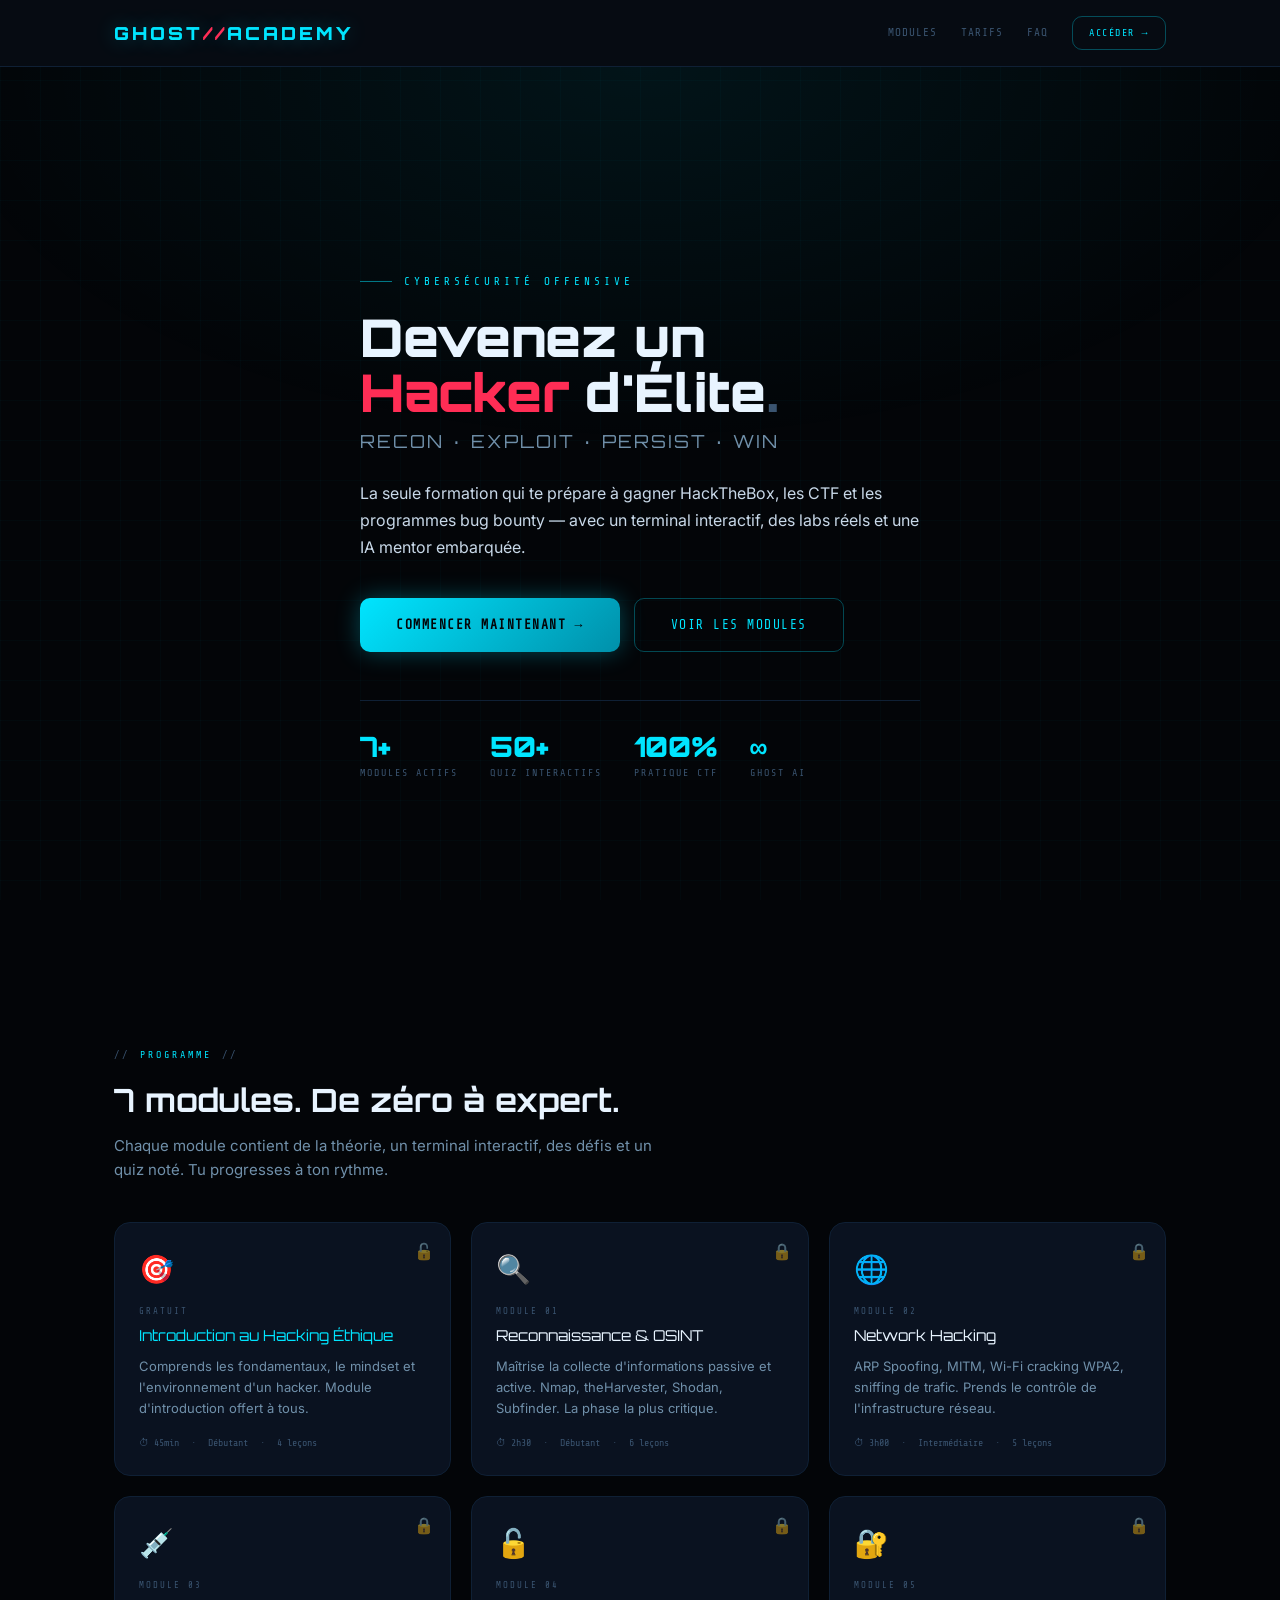
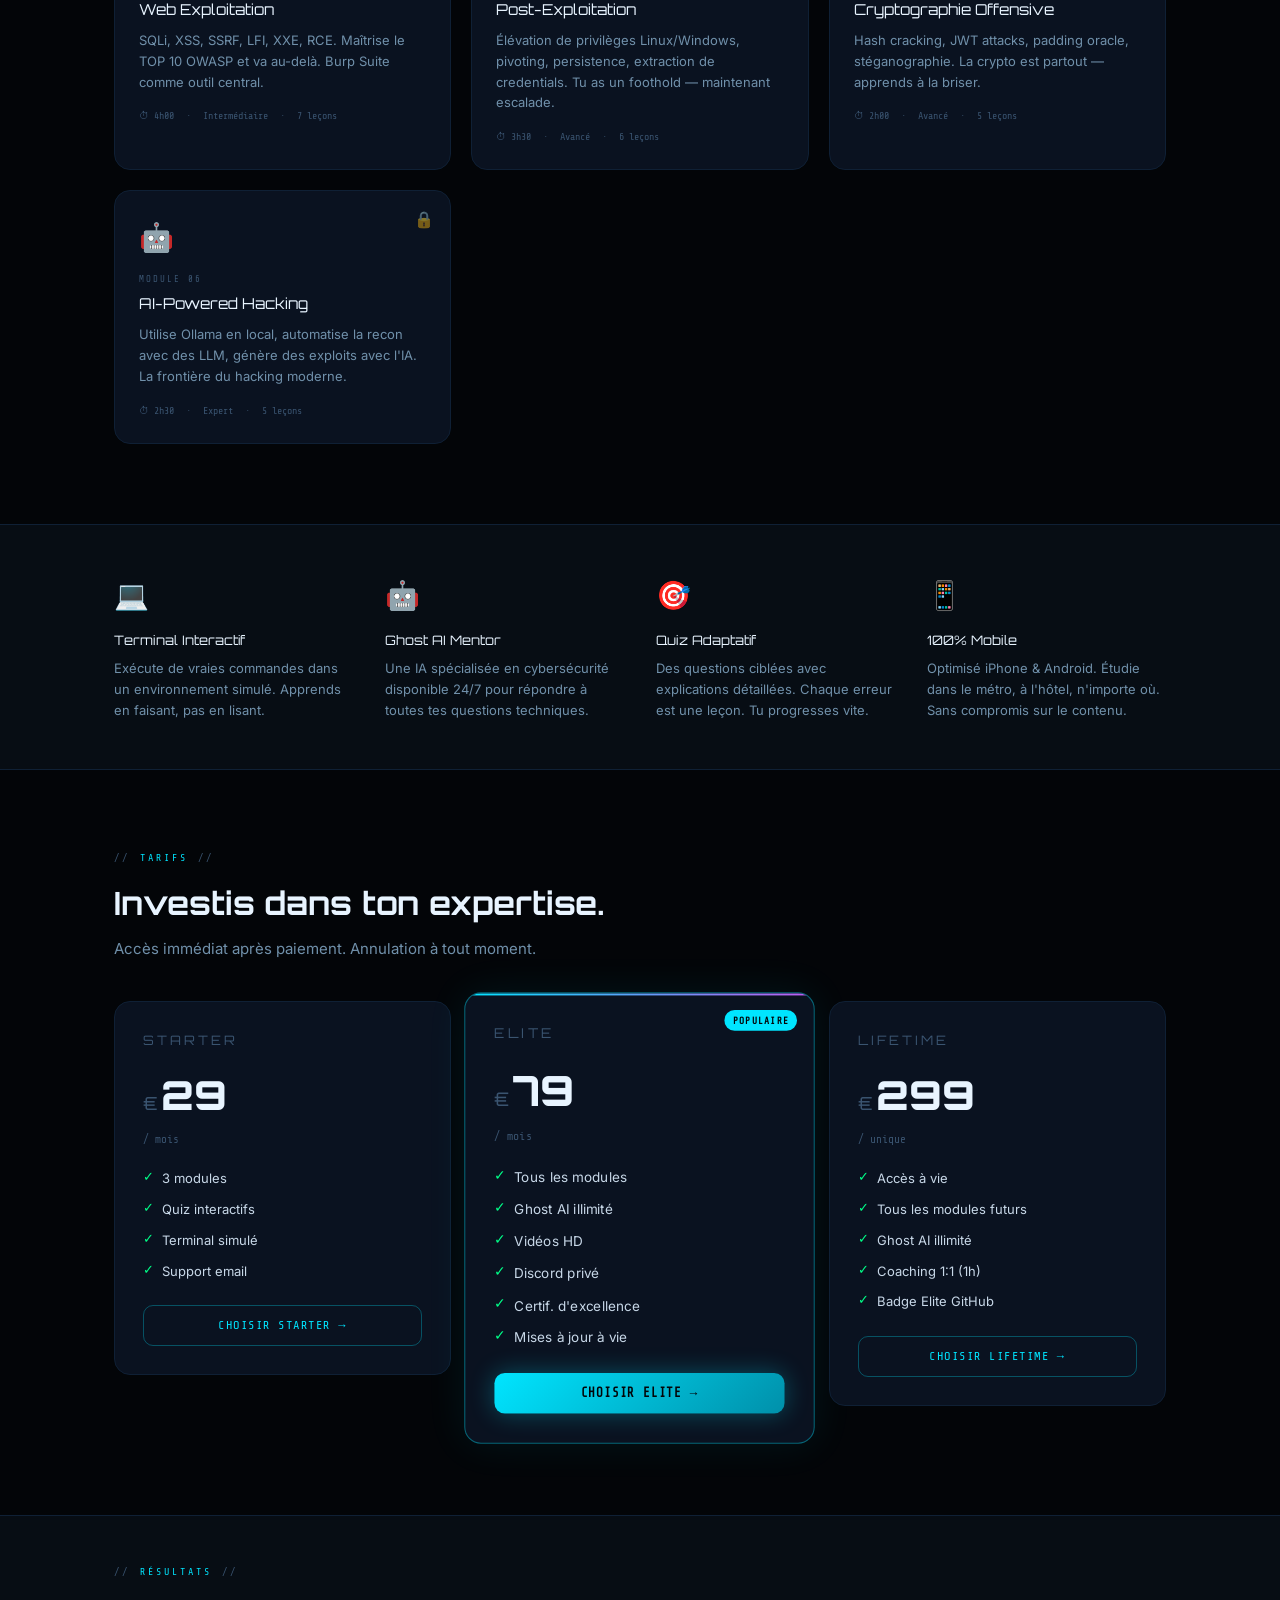
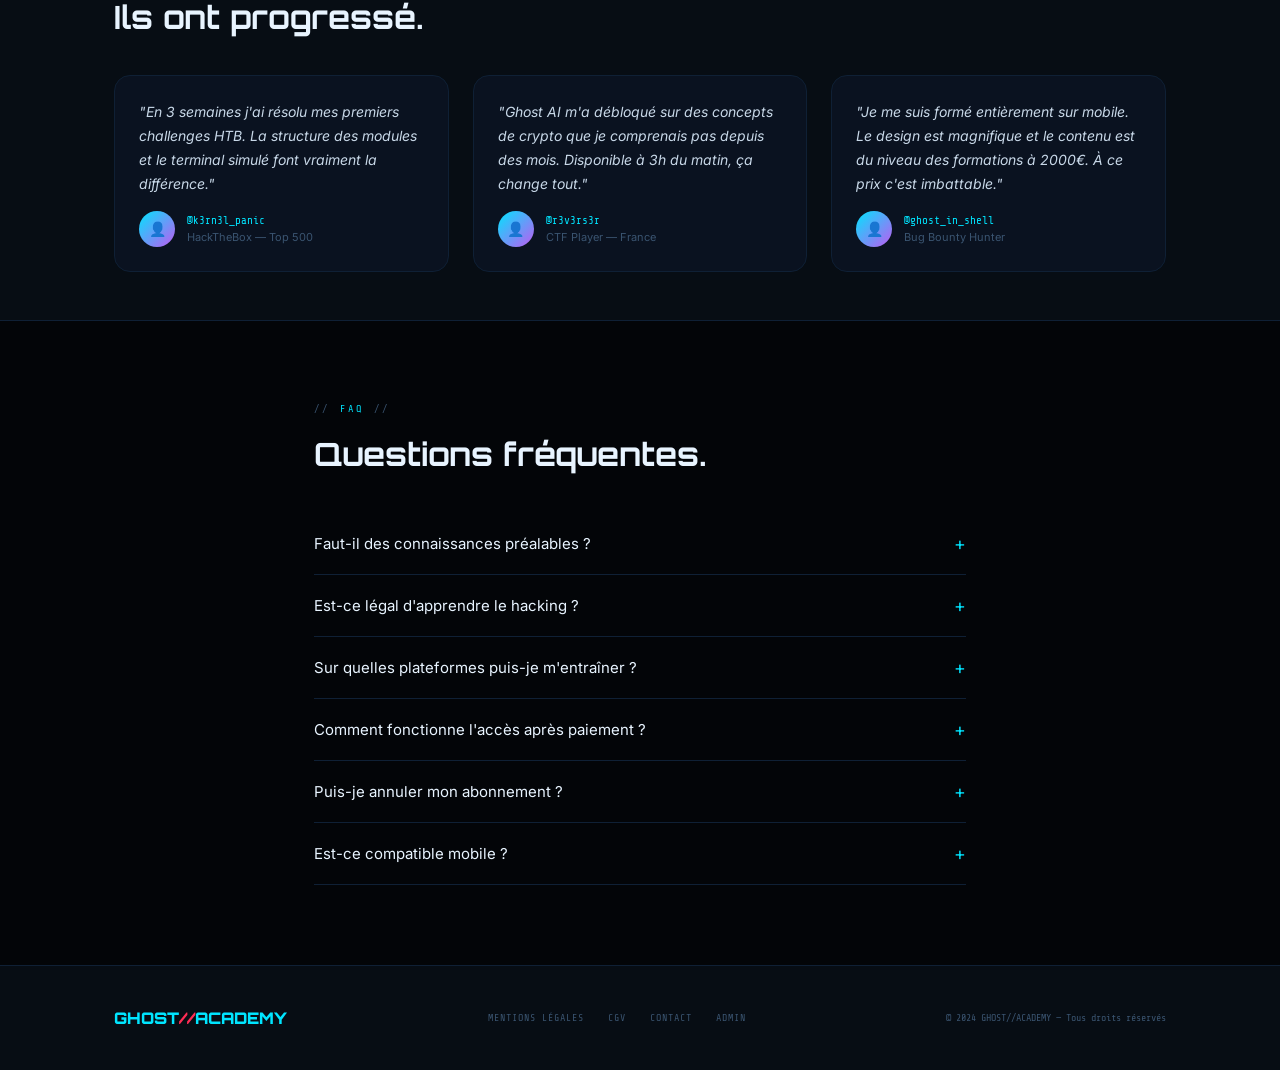
==== index.html @ 719f81a8 "initial commit" ====
<!DOCTYPE html>
<html lang="fr">
<head>
<meta charset="UTF-8">
<meta name="viewport" content="width=device-width, initial-scale=1.0">
<meta name="description" content="GHOST//ACADEMY — Formez-vous à la cybersécurité offensive. Devenez un hacker d'élite grâce à des modules interactifs, des labs et une IA embarquée.">
<title>GHOST//ACADEMY — Devenez un Hacker d'Élite</title>
<link rel="stylesheet" href="css/ghost.css">
<style>
/* ── HERO ── */
.hero {
  min-height: 100vh;
  display: flex; flex-direction: column; justify-content: center;
  position: relative; overflow: hidden; padding: 80px 0 60px;
}
.hero::before {
  content: '';
  position: absolute; inset: 0;
  background: radial-gradient(ellipse 80% 60% at 50% 0%, rgba(0,229,255,0.07) 0%, transparent 70%);
  pointer-events: none;
}
.hero-eyebrow {
  font-family: 'Share Tech Mono', monospace;
  font-size: 11px; letter-spacing: 4px; color: var(--cyan);
  margin-bottom: 20px; display: flex; align-items: center; gap: 12px;
}
.hero-eyebrow::before {
  content: ''; width: 32px; height: 1px; background: var(--cyan); opacity: 0.5;
}
.hero-title { line-height: 1.05; margin-bottom: 8px; }
.hero-title .accent { color: var(--red); }
.hero-title .dim { color: var(--text-dim); }
.hero-sub {
  font-family: 'Orbitron', monospace; font-size: clamp(13px, 2vw, 18px);
  color: var(--text-mid); letter-spacing: 2px; margin-bottom: 24px;
}
.hero-desc {
  font-size: 16px; color: var(--text); max-width: 560px;
  margin-bottom: 36px; line-height: 1.7;
}
.hero-cta { display: flex; gap: 14px; flex-wrap: wrap; margin-bottom: 48px; }
.hero-stats {
  display: flex; gap: 32px; flex-wrap: wrap;
  padding-top: 32px; border-top: 1px solid var(--border);
}
.stat-item {}
.stat-num {
  font-family: 'Orbitron', monospace; font-size: 28px; font-weight: 900;
  color: var(--cyan); display: block; line-height: 1;
}
.stat-label {
  font-family: 'Share Tech Mono', monospace; font-size: 10px;
  letter-spacing: 2px; color: var(--text-dim); margin-top: 4px;
}
.hero-visual {
  position: absolute; right: -60px; top: 50%;
  transform: translateY(-50%);
  width: 480px; opacity: 0.15; pointer-events: none;
  font-family: 'Share Tech Mono', monospace; font-size: 11px;
  color: var(--cyan); line-height: 1.6;
}
/* ── MODULES GRID ── */
.module-card {
  background: var(--panel); border: 1px solid var(--border);
  border-radius: var(--radius-lg); padding: 24px;
  transition: all 0.25s; cursor: pointer; position: relative; overflow: hidden;
}
.module-card::before {
  content: ''; position: absolute; top: 0; left: 0; right: 0; height: 2px;
  transform: scaleX(0); transition: transform 0.3s;
}
.module-card:hover { border-color: var(--border2); transform: translateY(-4px); }
.module-card:hover::before { transform: scaleX(1); }
.module-card .card-icon { font-size: 28px; margin-bottom: 12px; }
.module-card .card-tag {
  font-family: 'Share Tech Mono', monospace; font-size: 9px;
  letter-spacing: 2px; color: var(--text-dim); margin-bottom: 6px;
}
.module-card .card-title {
  font-family: 'Orbitron', monospace; font-size: 15px;
  color: var(--text-bright); margin-bottom: 8px;
}
.module-card .card-desc {
  font-size: 13px; color: var(--text-mid); line-height: 1.6; margin-bottom: 16px;
}
.module-card .card-meta {
  display: flex; gap: 12px; align-items: center;
  font-family: 'Share Tech Mono', monospace; font-size: 10px; color: var(--text-dim);
}
.module-card .lock-badge {
  position: absolute; top: 16px; right: 16px;
  font-size: 16px; opacity: 0.5;
}
/* ── PRICING ── */
.pricing-grid {
  display: grid; grid-template-columns: repeat(3, 1fr); gap: 20px;
  align-items: start;
}
.pricing-card {
  background: var(--panel); border: 1px solid var(--border);
  border-radius: var(--radius-lg); padding: 28px; position: relative; overflow: hidden;
}
.pricing-card.featured {
  border-color: rgba(0,229,255,0.4);
  box-shadow: 0 0 40px rgba(0,229,255,0.08);
  transform: scale(1.04);
}
.pricing-card.featured::before {
  content: ''; position: absolute; top: 0; left: 0; right: 0; height: 2px;
  background: linear-gradient(90deg, var(--cyan), var(--purple));
}
.pricing-badge {
  position: absolute; top: 16px; right: 16px;
  font-family: 'Share Tech Mono', monospace; font-size: 9px;
  letter-spacing: 1px; padding: 3px 8px; border-radius: 20px;
  background: var(--cyan); color: var(--void); font-weight: 700;
}
.pricing-name {
  font-family: 'Orbitron', monospace; font-size: 13px;
  letter-spacing: 3px; color: var(--text-dim); margin-bottom: 12px;
}
.pricing-price {
  display: flex; align-items: baseline; gap: 4px; margin-bottom: 4px;
}
.pricing-amount {
  font-family: 'Orbitron', monospace; font-size: 40px; font-weight: 900; color: var(--text-bright);
}
.pricing-currency { font-family: 'Orbitron', monospace; font-size: 18px; color: var(--text-dim); }
.pricing-period { font-family: 'Share Tech Mono', monospace; font-size: 11px; color: var(--text-dim); }
.pricing-features { list-style: none; margin: 20px 0 24px; display: flex; flex-direction: column; gap: 10px; }
.pricing-features li {
  font-size: 13px; color: var(--text);
  display: flex; align-items: center; gap: 8px;
}
.pricing-features li::before { content: '✓'; color: var(--green); font-family: monospace; flex-shrink: 0; }
/* ── TESTIMONIALS ── */
.testimonial {
  background: var(--panel); border: 1px solid var(--border);
  border-radius: var(--radius-lg); padding: 24px;
}
.testimonial-text { font-size: 14px; color: var(--text); line-height: 1.7; margin-bottom: 16px; font-style: italic; }
.testimonial-author { display: flex; align-items: center; gap: 12px; }
.testimonial-avatar {
  width: 36px; height: 36px; border-radius: 50%;
  background: linear-gradient(135deg, var(--cyan), var(--purple));
  display: flex; align-items: center; justify-content: center; font-size: 14px;
}
.testimonial-name { font-family: 'Share Tech Mono', monospace; font-size: 11px; color: var(--cyan); }
.testimonial-role { font-size: 11px; color: var(--text-dim); }
/* ── FAQ ── */
.faq-item { border-bottom: 1px solid var(--border); }
.faq-q {
  width: 100%; background: none; border: none; cursor: pointer;
  padding: 20px 0; font-size: 15px; font-family: 'Inter', sans-serif;
  color: var(--text-bright); text-align: left; display: flex;
  justify-content: space-between; align-items: center; gap: 16px;
}
.faq-q:hover { color: var(--cyan); }
.faq-icon { font-size: 18px; color: var(--cyan); flex-shrink: 0; transition: transform 0.3s; }
.faq-a { padding: 0 0 20px; font-size: 14px; color: var(--text-mid); line-height: 1.7; display: none; }
.faq-item.open .faq-a { display: block; }
.faq-item.open .faq-icon { transform: rotate(45deg); }
/* ── FOOTER ── */
footer {
  border-top: 1px solid var(--border); padding: 40px 0;
  background: var(--deep);
}
.footer-inner { display: flex; justify-content: space-between; align-items: center; flex-wrap: wrap; gap: 20px; }
.footer-logo { font-family: 'Orbitron', monospace; font-weight: 900; font-size: 16px; color: var(--cyan); }
.footer-logo span { color: var(--red); }
.footer-links { display: flex; gap: 24px; }
.footer-link { font-family: 'Share Tech Mono', monospace; font-size: 10px; color: var(--text-dim); text-decoration: none; letter-spacing: 1px; }
.footer-link:hover { color: var(--cyan); }
.footer-copy { font-family: 'Share Tech Mono', monospace; font-size: 10px; color: var(--text-dim); }
/* ── SECTION HEADERS ── */
.section-eyebrow {
  font-family: 'Share Tech Mono', monospace; font-size: 10px;
  letter-spacing: 3px; color: var(--cyan); display: flex;
  align-items: center; gap: 10px; margin-bottom: 12px;
}
.section-eyebrow::before, .section-eyebrow::after {
  content: '//'; color: var(--text-dim);
}
/* ── STRIPE MODAL ── */
#payModal .modal { max-width: 440px; }
#stripe-form { margin-top: 20px; }
#card-element {
  background: var(--deep); border: 1px solid var(--border2);
  border-radius: var(--radius); padding: 14px 16px;
}
#card-errors { color: var(--red); font-size: 12px; margin-top: 8px; min-height: 18px; }
@media (max-width: 768px) {
  .pricing-grid { grid-template-columns: 1fr; }
  .pricing-card.featured { transform: scale(1); }
  .hero-visual { display: none; }
  .hero-stats { gap: 20px; }
}
</style>
</head>
<body>

<!-- NAV -->
<nav class="nav">
  <div class="nav-inner">
    <a href="index.html" class="nav-logo">GHOST<span>//</span>ACADEMY</a>
    <div class="nav-links">
      <a href="#modules" class="nav-link">MODULES</a>
      <a href="#pricing" class="nav-link">TARIFS</a>
      <a href="#faq" class="nav-link">FAQ</a>
      <a href="platform.html" class="btn btn-ghost btn-sm">ACCÉDER →</a>
    </div>
  </div>
</nav>

<!-- HERO -->
<section class="hero">
  <div class="container">
    <div class="hero-eyebrow">CYBERSÉCURITÉ OFFENSIVE</div>
    <h1 class="hero-title">
      Devenez un<br>
      <span class="accent">Hacker</span> d'Élite<span class="dim">.</span>
    </h1>
    <div class="hero-sub">RECON · EXPLOIT · PERSIST · WIN</div>
    <p class="hero-desc">
      La seule formation qui te prépare à gagner HackTheBox, les CTF et les programmes bug bounty — avec un terminal interactif, des labs réels et une IA mentor embarquée.
    </p>
    <div class="hero-cta">
      <a href="#pricing" class="btn btn-primary btn-lg">COMMENCER MAINTENANT →</a>
      <a href="#modules" class="btn btn-ghost btn-lg">VOIR LES MODULES</a>
    </div>
    <div class="hero-stats">
      <div class="stat-item"><span class="stat-num">7+</span><div class="stat-label">MODULES ACTIFS</div></div>
      <div class="stat-item"><span class="stat-num">50+</span><div class="stat-label">QUIZ INTERACTIFS</div></div>
      <div class="stat-item"><span class="stat-num">100%</span><div class="stat-label">PRATIQUE CTF</div></div>
      <div class="stat-item"><span class="stat-num">∞</span><div class="stat-label">GHOST AI</div></div>
    </div>
  </div>
</section>

<!-- MODULES -->
<section class="section" id="modules">
  <div class="container">
    <div class="section-eyebrow">PROGRAMME</div>
    <h2 style="margin-bottom:8px;">7 modules. De zéro à expert.</h2>
    <p style="color:var(--text-mid);margin-bottom:40px;max-width:560px;">Chaque module contient de la théorie, un terminal interactif, des défis et un quiz noté. Tu progresses à ton rythme.</p>
    <div id="modulesGrid" style="display:grid;grid-template-columns:repeat(auto-fill,minmax(300px,1fr));gap:20px;"></div>
  </div>
</section>

<!-- FEATURES -->
<section class="section-sm" style="background:var(--deep);border-top:1px solid var(--border);border-bottom:1px solid var(--border);">
  <div class="container">
    <div style="display:grid;grid-template-columns:repeat(auto-fit,minmax(220px,1fr));gap:32px;">
      <div>
        <div style="font-size:28px;margin-bottom:12px;">💻</div>
        <div style="font-family:'Orbitron',monospace;font-size:13px;color:var(--text-bright);margin-bottom:8px;">Terminal Interactif</div>
        <div style="font-size:13px;color:var(--text-mid);">Exécute de vraies commandes dans un environnement simulé. Apprends en faisant, pas en lisant.</div>
      </div>
      <div>
        <div style="font-size:28px;margin-bottom:12px;">🤖</div>
        <div style="font-family:'Orbitron',monospace;font-size:13px;color:var(--text-bright);margin-bottom:8px;">Ghost AI Mentor</div>
        <div style="font-size:13px;color:var(--text-mid);">Une IA spécialisée en cybersécurité disponible 24/7 pour répondre à toutes tes questions techniques.</div>
      </div>
      <div>
        <div style="font-size:28px;margin-bottom:12px;">🎯</div>
        <div style="font-family:'Orbitron',monospace;font-size:13px;color:var(--text-bright);margin-bottom:8px;">Quiz Adaptatif</div>
        <div style="font-size:13px;color:var(--text-mid);">Des questions ciblées avec explications détaillées. Chaque erreur est une leçon. Tu progresses vite.</div>
      </div>
      <div>
        <div style="font-size:28px;margin-bottom:12px;">📱</div>
        <div style="font-family:'Orbitron',monospace;font-size:13px;color:var(--text-bright);margin-bottom:8px;">100% Mobile</div>
        <div style="font-size:13px;color:var(--text-mid);">Optimisé iPhone & Android. Étudie dans le métro, à l'hôtel, n'importe où. Sans compromis sur le contenu.</div>
      </div>
    </div>
  </div>
</section>

<!-- PRICING -->
<section class="section" id="pricing">
  <div class="container">
    <div class="section-eyebrow">TARIFS</div>
    <h2 style="margin-bottom:8px;">Investis dans ton expertise.</h2>
    <p style="color:var(--text-mid);margin-bottom:40px;">Accès immédiat après paiement. Annulation à tout moment.</p>
    <div class="pricing-grid" id="pricingGrid"></div>
  </div>
</section>

<!-- TESTIMONIALS -->
<section class="section-sm" style="background:var(--deep);border-top:1px solid var(--border);border-bottom:1px solid var(--border);">
  <div class="container">
    <div class="section-eyebrow">RÉSULTATS</div>
    <h2 style="margin-bottom:32px;">Ils ont progressé.</h2>
    <div class="grid-3">
      <div class="testimonial">
        <div class="testimonial-text">"En 3 semaines j'ai résolu mes premiers challenges HTB. La structure des modules et le terminal simulé font vraiment la différence."</div>
        <div class="testimonial-author">
          <div class="testimonial-avatar">👤</div>
          <div><div class="testimonial-name">@k3rn3l_panic</div><div class="testimonial-role">HackTheBox — Top 500</div></div>
        </div>
      </div>
      <div class="testimonial">
        <div class="testimonial-text">"Ghost AI m'a débloqué sur des concepts de crypto que je comprenais pas depuis des mois. Disponible à 3h du matin, ça change tout."</div>
        <div class="testimonial-author">
          <div class="testimonial-avatar">👤</div>
          <div><div class="testimonial-name">@r3v3rs3r</div><div class="testimonial-role">CTF Player — France</div></div>
        </div>
      </div>
      <div class="testimonial">
        <div class="testimonial-text">"Je me suis formé entièrement sur mobile. Le design est magnifique et le contenu est du niveau des formations à 2000€. À ce prix c'est imbattable."</div>
        <div class="testimonial-author">
          <div class="testimonial-avatar">👤</div>
          <div><div class="testimonial-name">@ghost_in_shell</div><div class="testimonial-role">Bug Bounty Hunter</div></div>
        </div>
      </div>
    </div>
  </div>
</section>

<!-- FAQ -->
<section class="section" id="faq">
  <div class="container" style="max-width:700px;">
    <div class="section-eyebrow">FAQ</div>
    <h2 style="margin-bottom:32px;">Questions fréquentes.</h2>
    <div id="faqList"></div>
  </div>
</section>

<!-- FOOTER -->
<footer>
  <div class="container">
    <div class="footer-inner">
      <div class="footer-logo">GHOST<span>//</span>ACADEMY</div>
      <div class="footer-links">
        <a href="#" class="footer-link">MENTIONS LÉGALES</a>
        <a href="#" class="footer-link">CGV</a>
        <a href="#" class="footer-link">CONTACT</a>
        <a href="admin/index.html" class="footer-link">ADMIN</a>
      </div>
      <div class="footer-copy">© 2024 GHOST//ACADEMY — Tous droits réservés</div>
    </div>
  </div>
</footer>

<!-- PAYMENT MODAL -->
<div class="modal-overlay" id="payModal">
  <div class="modal">
    <div class="modal-header">
      <div class="modal-title" id="modalPlanName">GHOST//ELITE</div>
      <button class="modal-close" onclick="closeModal()">✕</button>
    </div>
    <div class="modal-body">
      <div id="payAlert"></div>
      <div style="margin-bottom:20px;">
        <div style="font-family:'Share Tech Mono',monospace;font-size:11px;color:var(--text-dim);margin-bottom:4px;">TOTAL</div>
        <div style="font-family:'Orbitron',monospace;font-size:32px;font-weight:900;color:var(--text-bright);" id="modalPrice">79€<span style="font-size:14px;color:var(--text-dim)">/mois</span></div>
      </div>
      <form id="stripe-form">
        <div class="form-group">
          <label class="form-label">EMAIL</label>
          <input type="email" class="form-input" id="payEmail" placeholder="toi@email.com" required>
        </div>
        <div class="form-group">
          <label class="form-label">CARTE BANCAIRE</label>
          <div id="card-element"></div>
          <div id="card-errors"></div>
        </div>
        <button type="submit" class="btn btn-primary w-full" style="justify-content:center;" id="payBtn">
          🔒 PAYER ET ACCÉDER →
        </button>
        <div style="text-align:center;margin-top:12px;font-family:'Share Tech Mono',monospace;font-size:10px;color:var(--text-dim);">
          Paiement sécurisé par Stripe · Annulation immédiate
        </div>
      </form>
    </div>
  </div>
</div>

<script src="js/config.js"></script>
<script src="js/stripe.js"></script>
<script>
// ── LOAD MODULES ──
fetch('data/modules.json')
  .then(r=>r.json())
  .then(data=>{
    const grid = document.getElementById('modulesGrid');
    const colors = { '#00e5ff':'cyan', '#ff2d55':'red', '#ff9f0a':'orange', '#00ff88':'green', '#bf5af2':'purple' };
    data.modules.forEach(m=>{
      const colorKey = m.color || '#00e5ff';
      const card = document.createElement('div');
      card.className = 'module-card';
      card.style.cssText = `--card-color:${colorKey}`;
      card.innerHTML = `
        ${m.locked ? '<span class="lock-badge">🔒</span>' : '<span class="lock-badge">🔓</span>'}
        <div class="card-icon">${m.icon}</div>
        <div class="card-tag">${m.tag}</div>
        <div class="card-title">${m.title}</div>
        <div class="card-desc">${m.description}</div>
        <div class="card-meta">
          <span>⏱ ${m.duration}</span>
          <span>·</span>
          <span>${m.level}</span>
          <span>·</span>
          <span>${m.lessons.length} leçons</span>
        </div>
      `;
      card.style.setProperty('--accent', colorKey);
      card.querySelector('::before');
      card.style.cursor = 'pointer';
      card.addEventListener('mouseenter', ()=>{ card.style.borderColor = colorKey+'44'; });
      card.addEventListener('mouseleave', ()=>{ card.style.borderColor = ''; });
      card.querySelector('.card-title').style.color = m.locked ? '' : colorKey;
      if(!m.locked) card.onclick = ()=>{ window.location.href='platform.html?module='+m.id; };
      else card.onclick = ()=>{ document.getElementById('pricing').scrollIntoView({behavior:'smooth'}); };
      grid.appendChild(card);
    });
  }).catch(()=>{
    document.getElementById('modulesGrid').innerHTML = '<p style="color:var(--text-dim)">Modules en cours de chargement...</p>';
  });

// ── LOAD PRICING ──
const plans = GHOST_CONFIG.stripe.plans;
const grid = document.getElementById('pricingGrid');
plans.forEach(p=>{
  const card = document.createElement('div');
  card.className = 'pricing-card' + (p.highlight ? ' featured' : '');
  card.innerHTML = `
    ${p.badge ? `<div class="pricing-badge">${p.badge}</div>` : ''}
    <div class="pricing-name">${p.name}</div>
    <div class="pricing-price">
      <span class="pricing-currency">€</span>
      <span class="pricing-amount">${p.price}</span>
    </div>
    <div class="pricing-period" style="margin-bottom:4px;color:var(--text-dim);font-family:'Share Tech Mono',monospace;font-size:11px;">/ ${p.period}</div>
    <ul class="pricing-features">${p.features.map(f=>`<li>${f}</li>`).join('')}</ul>
    <button class="btn ${p.highlight ? 'btn-primary' : 'btn-ghost'} w-full" style="justify-content:center;" onclick="openPayModal('${p.id}')">
      CHOISIR ${p.name} →
    </button>
  `;
  grid.appendChild(card);
});

// ── FAQ ──
const faqs = [
  { q:"Faut-il des connaissances préalables ?", a:"Non. Le module d'introduction est offert et accessible à tous. Les modules avancés s'appuient sur les précédents. Tu peux commencer sans aucune expérience en informatique." },
  { q:"Est-ce légal d'apprendre le hacking ?", a:"Absolument. La cybersécurité offensive (ou ethical hacking) est une profession reconnue. Toutes les techniques enseignées ici sont appliquées dans un cadre légal — sur des environnements de test, des CTF et avec autorisation explicite. Les entreprises paient des pentesters pour tester leurs systèmes." },
  { q:"Sur quelles plateformes puis-je m'entraîner ?", a:"HackTheBox, TryHackMe, PicoCTF, VulnHub, DVWA en local. On te guide vers les meilleures ressources gratuites pour pratiquer ce que tu apprends." },
  { q:"Comment fonctionne l'accès après paiement ?", a:"L'accès est immédiat après paiement. Tu reçois un email de confirmation avec tes identifiants. Tous les modules de ton plan sont débloqués instantanément." },
  { q:"Puis-je annuler mon abonnement ?", a:"Oui, à tout moment depuis ton espace ou par email. Aucune rétention, aucun frais. L'accès reste actif jusqu'à la fin de la période payée." },
  { q:"Est-ce compatible mobile ?", a:"Totalement. La plateforme est conçue mobile-first et optimisée pour iPhone et Android. Terminal interactif, quiz, vidéos — tout fonctionne depuis ton téléphone." },
];
const faqList = document.getElementById('faqList');
faqs.forEach((f,i)=>{
  const item = document.createElement('div');
  item.className = 'faq-item';
  item.innerHTML = `
    <button class="faq-q" onclick="this.parentElement.classList.toggle('open')">
      ${f.q} <span class="faq-icon">+</span>
    </button>
    <div class="faq-a">${f.a}</div>
  `;
  faqList.appendChild(item);
});
</script>
</body>
</html>
---- css/ghost.css ----
/* =========================================
   GHOST//ACADEMY — Design System
   ========================================= */
@import url('https://fonts.googleapis.com/css2?family=Share+Tech+Mono&family=Orbitron:wght@400;700;900&family=Inter:wght@300;400;500;600;700&display=swap');

:root {
  --void: #030508;
  --deep: #070d14;
  --panel: #0a1220;
  --panel2: #0d1928;
  --border: #0f2035;
  --border2: #162840;
  --cyan: #00e5ff;
  --cyan-dim: rgba(0,229,255,0.08);
  --cyan-glow: rgba(0,229,255,0.3);
  --red: #ff2d55;
  --red-dim: rgba(255,45,85,0.12);
  --green: #00ff88;
  --green-dim: rgba(0,255,136,0.1);
  --purple: #bf5af2;
  --purple-dim: rgba(191,90,242,0.1);
  --orange: #ff9f0a;
  --text: #c8d8e8;
  --text-dim: #3a5470;
  --text-mid: #7090aa;
  --text-bright: #e8f4ff;
  --radius: 10px;
  --radius-lg: 16px;
}

*, *::before, *::after { margin:0; padding:0; box-sizing:border-box; }

html { scroll-behavior: smooth; }

body {
  background: var(--void);
  color: var(--text);
  font-family: 'Inter', sans-serif;
  font-size: 15px;
  line-height: 1.6;
  min-height: 100vh;
  -webkit-font-smoothing: antialiased;
}

body::before {
  content: '';
  position: fixed;
  inset: 0;
  background-image:
    linear-gradient(rgba(0,229,255,0.025) 1px, transparent 1px),
    linear-gradient(90deg, rgba(0,229,255,0.025) 1px, transparent 1px);
  background-size: 40px 40px;
  pointer-events: none;
  z-index: 0;
}

/* ── TYPOGRAPHY ─── */
.mono { font-family: 'Share Tech Mono', monospace; }
.display { font-family: 'Orbitron', monospace; }
h1,h2,h3 { font-family: 'Orbitron', monospace; color: var(--text-bright); }
h1 { font-size: clamp(28px, 5vw, 52px); font-weight: 900; }
h2 { font-size: clamp(20px, 3vw, 32px); font-weight: 700; }
h3 { font-size: clamp(15px, 2vw, 20px); font-weight: 700; }

/* ── LAYOUT ─── */
.container { max-width: 1100px; margin: 0 auto; padding: 0 24px; position: relative; z-index: 1; }
.section { padding: 80px 0; }
.section-sm { padding: 48px 0; }
.grid-2 { display: grid; grid-template-columns: 1fr 1fr; gap: 24px; }
.grid-3 { display: grid; grid-template-columns: repeat(3, 1fr); gap: 24px; }

/* ── NAV ─── */
.nav {
  position: sticky; top: 0; z-index: 100;
  background: rgba(7,13,20,0.92);
  border-bottom: 1px solid var(--border);
  backdrop-filter: blur(20px);
  -webkit-backdrop-filter: blur(20px);
}
.nav-inner {
  display: flex; align-items: center; justify-content: space-between;
  padding: 16px 24px; max-width: 1100px; margin: 0 auto;
}
.nav-logo {
  font-family: 'Orbitron', monospace;
  font-weight: 900; font-size: 18px; letter-spacing: 3px;
  color: var(--cyan); text-decoration: none;
  text-shadow: 0 0 20px var(--cyan-glow);
}
.nav-logo span { color: var(--red); }
.nav-links { display: flex; align-items: center; gap: 24px; }
.nav-link {
  font-family: 'Share Tech Mono', monospace;
  font-size: 11px; letter-spacing: 1px;
  color: var(--text-dim); text-decoration: none;
  transition: color 0.2s;
}
.nav-link:hover { color: var(--cyan); }

/* ── BUTTONS ─── */
.btn {
  display: inline-flex; align-items: center; gap: 8px;
  padding: 12px 24px; border-radius: var(--radius);
  font-family: 'Share Tech Mono', monospace;
  font-size: 12px; letter-spacing: 1.5px;
  cursor: pointer; border: none; text-decoration: none;
  transition: all 0.2s; white-space: nowrap;
}
.btn-primary {
  background: linear-gradient(135deg, var(--cyan) 0%, #0090aa 100%);
  color: var(--void); font-weight: 700;
  box-shadow: 0 0 24px var(--cyan-glow);
}
.btn-primary:hover { opacity: 0.88; box-shadow: 0 0 36px var(--cyan-glow); transform: translateY(-1px); }
.btn-red {
  background: linear-gradient(135deg, var(--red) 0%, #cc0033 100%);
  color: #fff; box-shadow: 0 0 20px rgba(255,45,85,0.3);
}
.btn-red:hover { opacity: 0.88; transform: translateY(-1px); }
.btn-ghost {
  background: transparent; color: var(--cyan);
  border: 1px solid rgba(0,229,255,0.3);
}
.btn-ghost:hover { background: var(--cyan-dim); border-color: var(--cyan); }
.btn-purple {
  background: linear-gradient(135deg, var(--purple), #7b2fff);
  color: #fff; box-shadow: 0 0 20px rgba(191,90,242,0.3);
}
.btn-purple:hover { opacity: 0.88; transform: translateY(-1px); }
.btn-lg { padding: 16px 36px; font-size: 13px; }
.btn-sm { padding: 8px 16px; font-size: 10px; }

/* ── CARDS ─── */
.card {
  background: var(--panel);
  border: 1px solid var(--border);
  border-radius: var(--radius-lg);
  overflow: hidden;
  transition: border-color 0.2s, transform 0.2s;
}
.card:hover { border-color: var(--border2); transform: translateY(-2px); }
.card-glow:hover { border-color: rgba(0,229,255,0.3); box-shadow: 0 0 30px rgba(0,229,255,0.08); }

/* ── PILLS / BADGES ─── */
.pill {
  display: inline-block;
  font-family: 'Share Tech Mono', monospace;
  font-size: 9px; letter-spacing: 2px;
  padding: 3px 10px; border-radius: 20px; border: 1px solid;
}
.pill-cyan { border-color: var(--cyan); color: var(--cyan); background: var(--cyan-dim); }
.pill-red { border-color: var(--red); color: var(--red); background: var(--red-dim); }
.pill-green { border-color: var(--green); color: var(--green); background: var(--green-dim); }
.pill-purple { border-color: var(--purple); color: var(--purple); background: var(--purple-dim); }
.pill-orange { border-color: var(--orange); color: var(--orange); background: rgba(255,159,10,0.1); }

/* ── FORMS ─── */
.form-group { margin-bottom: 20px; }
.form-label {
  display: block; margin-bottom: 6px;
  font-family: 'Share Tech Mono', monospace;
  font-size: 10px; letter-spacing: 2px; color: var(--text-mid);
}
.form-input, .form-select, .form-textarea {
  width: 100%;
  background: var(--deep); border: 1px solid var(--border2);
  border-radius: var(--radius); padding: 12px 16px;
  font-family: 'Inter', sans-serif; font-size: 14px;
  color: var(--text-bright); outline: none;
  transition: border-color 0.2s;
  -webkit-appearance: none;
}
.form-input:focus, .form-select:focus, .form-textarea:focus {
  border-color: var(--cyan); box-shadow: 0 0 0 2px rgba(0,229,255,0.1);
}
.form-textarea { resize: vertical; min-height: 100px; }
.form-select option { background: var(--deep); }

/* ── PROGRESS BAR ─── */
.progress-bar {
  height: 4px; background: var(--border);
  border-radius: 2px; overflow: hidden;
}
.progress-fill {
  height: 100%; border-radius: 2px;
  background: linear-gradient(90deg, var(--cyan), var(--purple));
  box-shadow: 0 0 8px var(--cyan-glow);
  transition: width 0.5s ease;
}

/* ── TERMINAL ─── */
.terminal {
  background: #000; border: 1px solid var(--border);
  border-radius: var(--radius); overflow: hidden;
}
.terminal-bar {
  padding: 10px 16px; background: var(--panel2);
  border-bottom: 1px solid var(--border);
  display: flex; align-items: center; gap: 12px;
}
.term-dots { display: flex; gap: 6px; }
.term-dot { width: 10px; height: 10px; border-radius: 50%; }
.term-dot.r { background: #ff5f57; }
.term-dot.y { background: #ffbd2e; }
.term-dot.g { background: #28c840; }
.terminal-title {
  font-family: 'Share Tech Mono', monospace; font-size: 11px;
  color: var(--text-dim); flex: 1; text-align: center;
}
.terminal-body {
  padding: 16px; font-family: 'Share Tech Mono', monospace;
  font-size: 12.5px; line-height: 1.7; min-height: 120px;
  overflow-y: auto; max-height: 300px;
}
.t-cmd { color: var(--green); }
.t-cmd::before { content: '$ '; color: var(--cyan); }
.t-out { color: #7090a0; }
.t-ok { color: var(--green); }
.t-err { color: var(--red); }
.t-info { color: var(--cyan); }
.t-warn { color: var(--orange); }
.terminal-input-row {
  display: flex; align-items: center; gap: 8px;
  padding: 10px 16px; border-top: 1px solid rgba(255,255,255,0.04);
}
.term-prompt { font-family: 'Share Tech Mono', monospace; font-size: 12.5px; color: var(--cyan); flex-shrink: 0; }
.term-input {
  flex: 1; background: none; border: none; outline: none;
  font-family: 'Share Tech Mono', monospace; font-size: 12.5px;
  color: var(--green); caret-color: var(--cyan);
}

/* ── DIVIDER ─── */
.divider {
  height: 1px;
  background: linear-gradient(90deg, transparent, var(--border2), transparent);
  margin: 40px 0;
}
.divider-glow {
  background: linear-gradient(90deg, transparent, var(--cyan), transparent);
  opacity: 0.2;
}

/* ── ALERT ─── */
.alert { padding: 14px 18px; border-radius: var(--radius); border: 1px solid; font-size: 13px; }
.alert-success { background: var(--green-dim); border-color: rgba(0,255,136,0.3); color: var(--green); }
.alert-error { background: var(--red-dim); border-color: rgba(255,45,85,0.3); color: #ff7090; }
.alert-info { background: var(--cyan-dim); border-color: rgba(0,229,255,0.3); color: var(--cyan); }

/* ── MODAL ─── */
.modal-overlay {
  display: none; position: fixed; inset: 0;
  background: rgba(0,0,0,0.85); z-index: 1000;
  align-items: center; justify-content: center;
  padding: 20px;
}
.modal-overlay.open { display: flex; }
.modal {
  background: var(--panel); border: 1px solid var(--border2);
  border-radius: var(--radius-lg); max-width: 540px; width: 100%;
  max-height: 90vh; overflow-y: auto;
}
.modal-header {
  padding: 20px 24px; border-bottom: 1px solid var(--border);
  display: flex; align-items: center; justify-content: space-between;
}
.modal-title { font-family: 'Orbitron', monospace; font-size: 15px; color: var(--cyan); }
.modal-close {
  background: none; border: none; color: var(--text-dim);
  font-size: 20px; cursor: pointer; line-height: 1;
}
.modal-body { padding: 24px; }
.modal-footer { padding: 16px 24px; border-top: 1px solid var(--border); display: flex; gap: 12px; justify-content: flex-end; }

/* ── ANIMATIONS ─── */
@keyframes pulse { 0%,100%{opacity:1} 50%{opacity:0.3} }
@keyframes scanline { 0%{transform:translateY(-100%)} 100%{transform:translateY(100vh)} }
@keyframes fadeIn { from{opacity:0;transform:translateY(12px)} to{opacity:1;transform:translateY(0)} }
@keyframes glow { 0%,100%{box-shadow:0 0 20px var(--cyan-glow)} 50%{box-shadow:0 0 40px var(--cyan-glow)} }

.fade-in { animation: fadeIn 0.4s ease forwards; }
.pulse { animation: pulse 2s infinite; }
.glow-anim { animation: glow 3s infinite; }

/* ── SCROLLBAR ─── */
::-webkit-scrollbar { width: 4px; height: 4px; }
::-webkit-scrollbar-track { background: transparent; }
::-webkit-scrollbar-thumb { background: var(--border2); border-radius: 2px; }

/* ── UTILITIES ─── */
.hidden { display: none !important; }
.text-center { text-align: center; }
.text-cyan { color: var(--cyan); }
.text-red { color: var(--red); }
.text-green { color: var(--green); }
.text-purple { color: var(--purple); }
.text-dim { color: var(--text-dim); }
.text-bright { color: var(--text-bright); }
.mt-8 { margin-top: 8px; }
.mt-16 { margin-top: 16px; }
.mt-24 { margin-top: 24px; }
.mt-40 { margin-top: 40px; }
.mb-8 { margin-bottom: 8px; }
.mb-16 { margin-bottom: 16px; }
.mb-24 { margin-bottom: 24px; }
.gap-8 { gap: 8px; }
.flex { display: flex; }
.flex-center { display: flex; align-items: center; justify-content: center; }
.flex-between { display: flex; align-items: center; justify-content: space-between; }
.items-center { align-items: center; }
.w-full { width: 100%; }

/* ── RESPONSIVE ─── */
@media (max-width: 768px) {
  .section { padding: 48px 0; }
  .grid-2, .grid-3 { grid-template-columns: 1fr; }
  .nav-links .nav-link:not(.btn) { display: none; }
  h1 { font-size: 26px; }
  h2 { font-size: 20px; }
  .container { padding: 0 16px; }
}
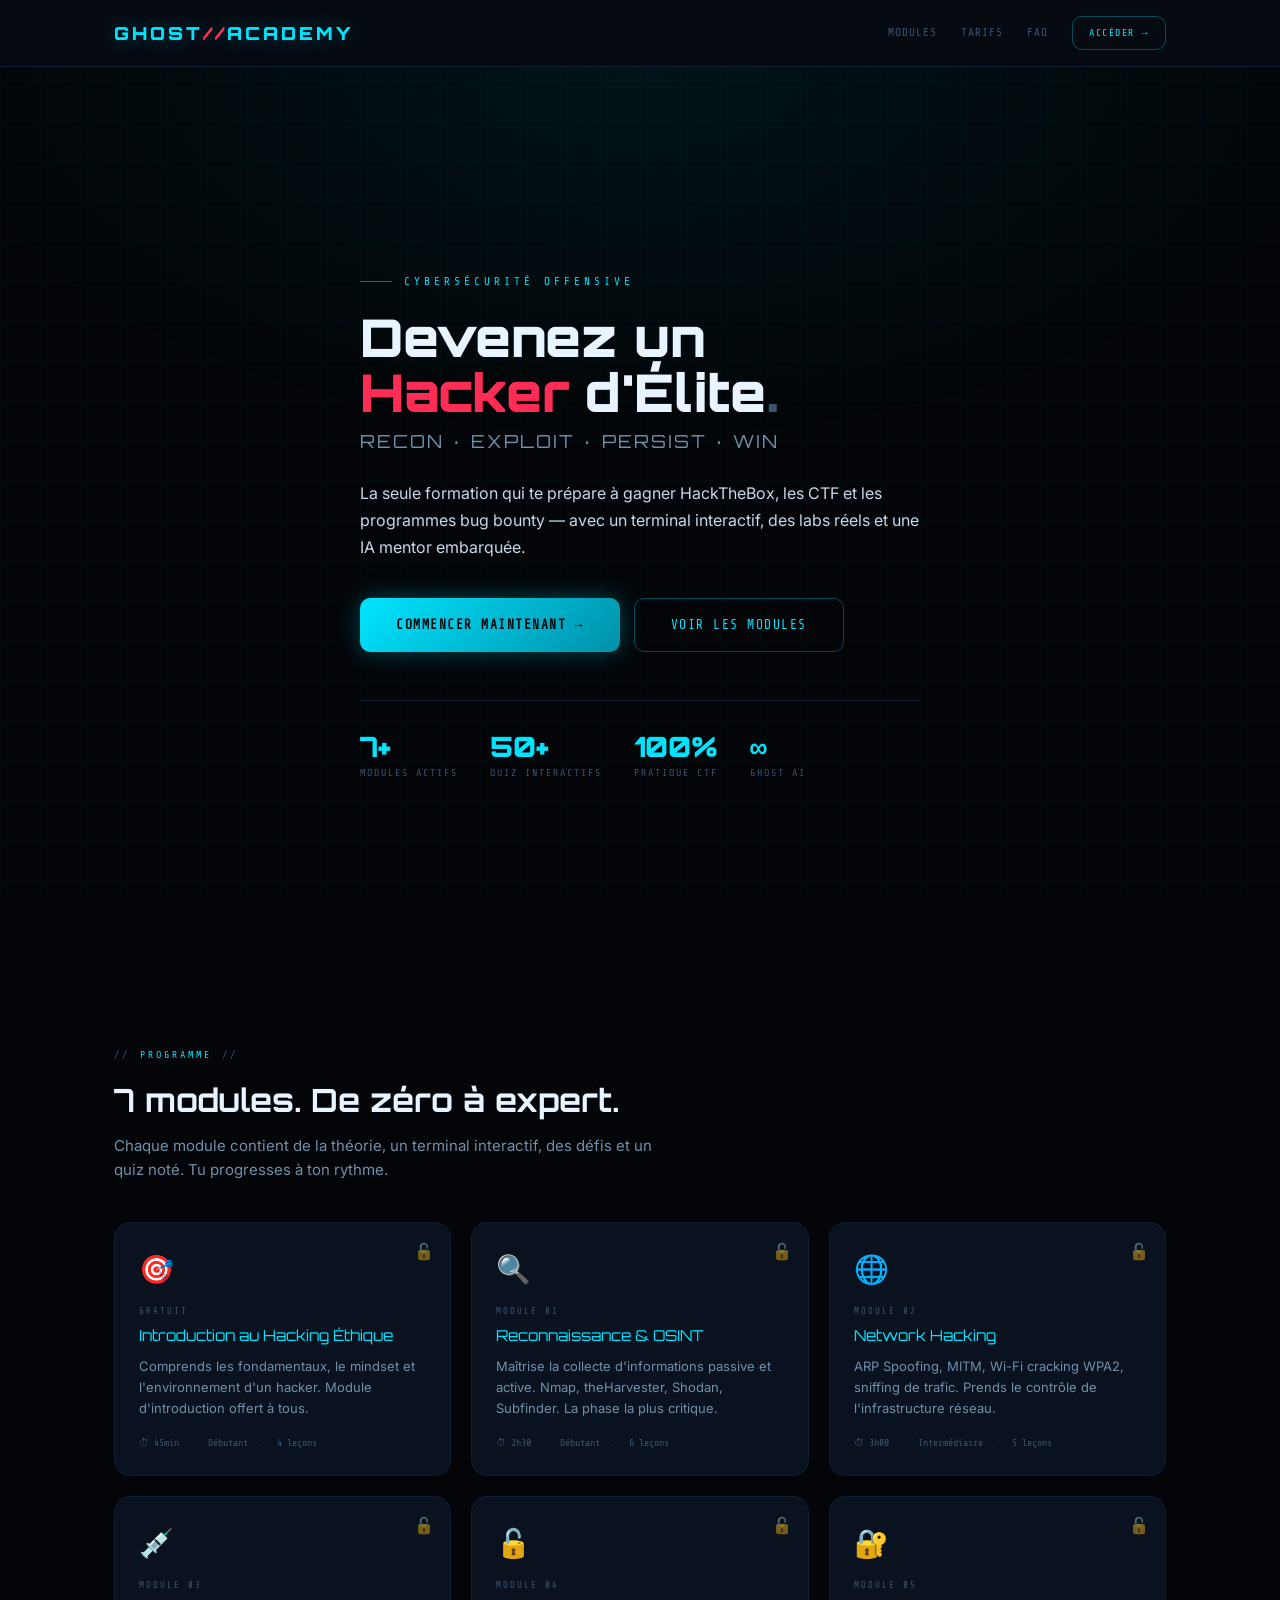
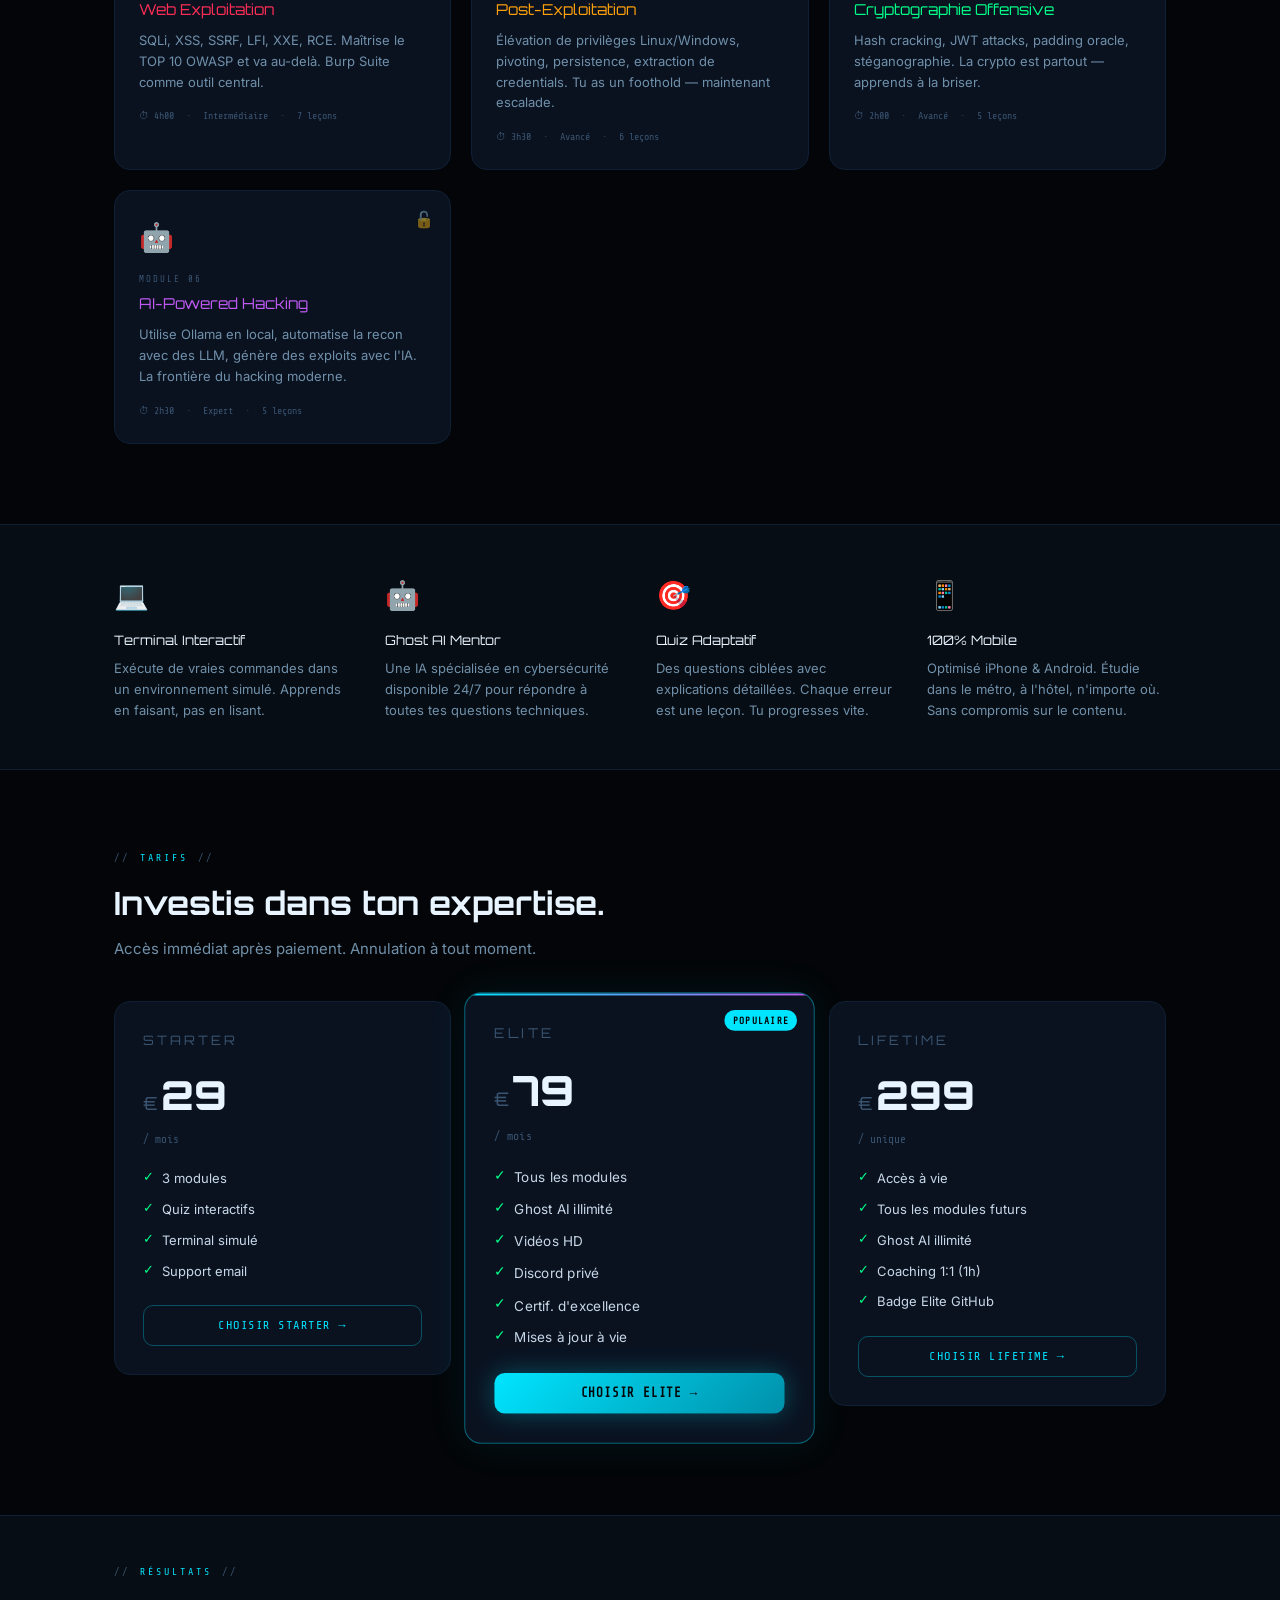
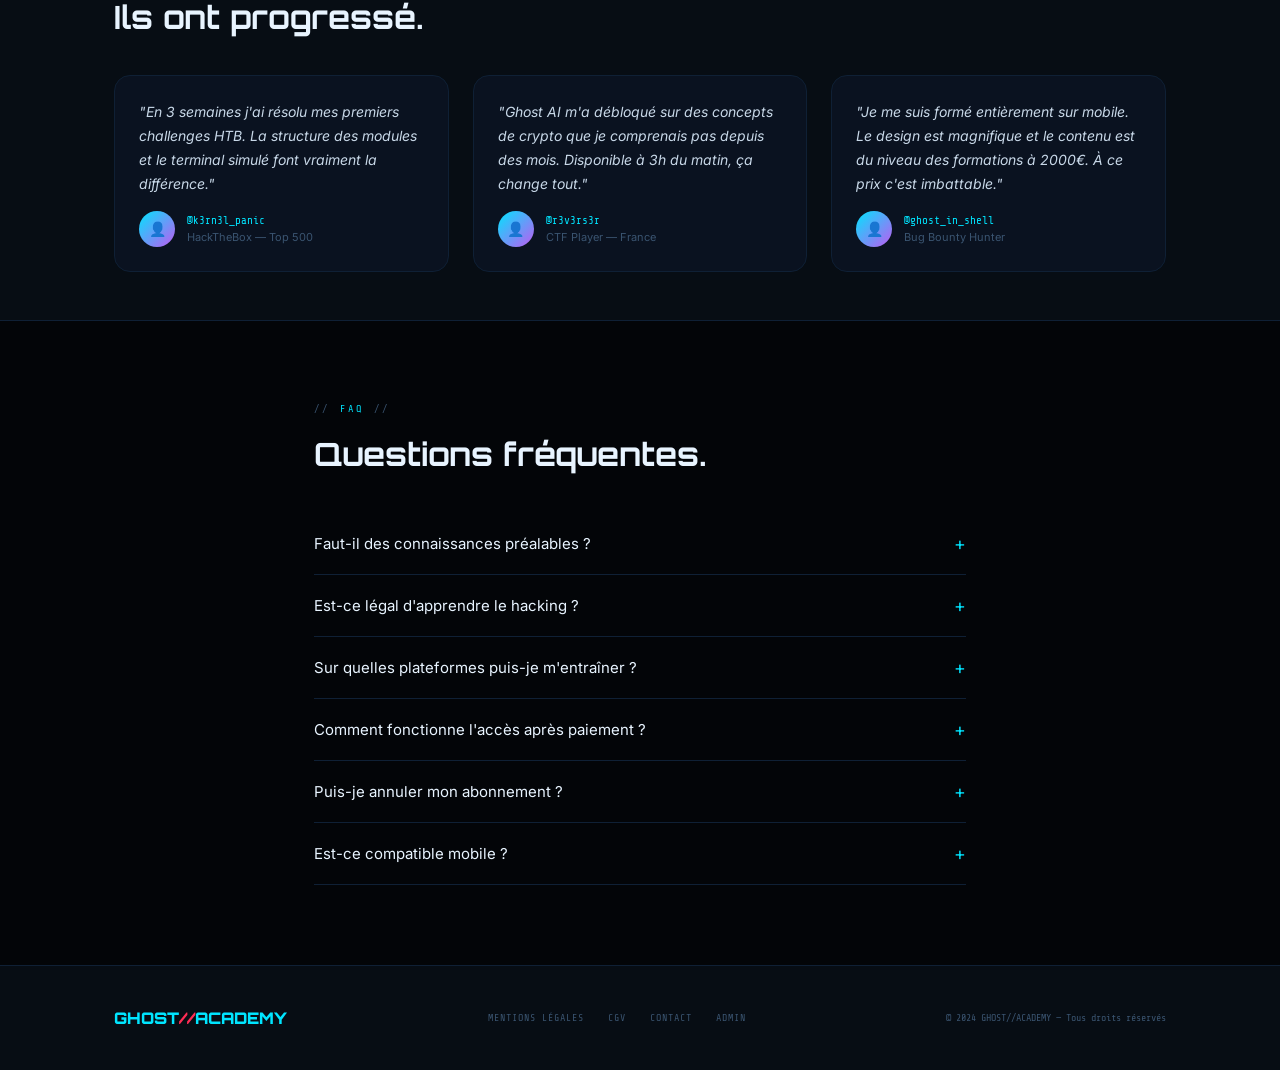
==== commit 5e866e06: "Open access to all content; keep pricing/Stripe; add donation option - Add payment.gateContent flag " ====
--- a/index.html
+++ b/index.html
@@ -282,6 +282,7 @@
     <h2 style="margin-bottom:8px;">Investis dans ton expertise.</h2>
     <p style="color:var(--text-mid);margin-bottom:40px;">Accès immédiat après paiement. Annulation à tout moment.</p>
     <div class="pricing-grid" id="pricingGrid"></div>
+    <div id="donationCta" style="display:none;text-align:center;margin-top:32px;"></div>
   </div>
 </section>
 
@@ -378,6 +379,9 @@
 <script src="js/config.js"></script>
 <script src="js/stripe.js"></script>
 <script>
+// gateContent=false => contenu libre : plus aucun module verrouillé ici.
+const gateContent = (GHOST_CONFIG.payment ? GHOST_CONFIG.payment.gateContent !== false : true);
+
 // ── LOAD MODULES ──
 fetch('data/modules.json')
   .then(r=>r.json())
@@ -385,12 +389,13 @@
     const grid = document.getElementById('modulesGrid');
     const colors = { '#00e5ff':'cyan', '#ff2d55':'red', '#ff9f0a':'orange', '#00ff88':'green', '#bf5af2':'purple' };
     data.modules.forEach(m=>{
+      const locked = gateContent && m.locked;
       const colorKey = m.color || '#00e5ff';
       const card = document.createElement('div');
       card.className = 'module-card';
       card.style.cssText = `--card-color:${colorKey}`;
       card.innerHTML = `
-        ${m.locked ? '<span class="lock-badge">🔒</span>' : '<span class="lock-badge">🔓</span>'}
+        ${locked ? '<span class="lock-badge">🔒</span>' : '<span class="lock-badge">🔓</span>'}
         <div class="card-icon">${m.icon}</div>
         <div class="card-tag">${m.tag}</div>
         <div class="card-title">${m.title}</div>
@@ -408,8 +413,8 @@
       card.style.cursor = 'pointer';
       card.addEventListener('mouseenter', ()=>{ card.style.borderColor = colorKey+'44'; });
       card.addEventListener('mouseleave', ()=>{ card.style.borderColor = ''; });
-      card.querySelector('.card-title').style.color = m.locked ? '' : colorKey;
-      if(!m.locked) card.onclick = ()=>{ window.location.href='platform.html?module='+m.id; };
+      card.querySelector('.card-title').style.color = locked ? '' : colorKey;
+      if(!locked) card.onclick = ()=>{ window.location.href='platform.html?module='+m.id; };
       else card.onclick = ()=>{ document.getElementById('pricing').scrollIntoView({behavior:'smooth'}); };
       grid.appendChild(card);
     });
@@ -438,6 +443,18 @@
   `;
   grid.appendChild(card);
 });
+
+// ── DONATION ──
+// Affichée uniquement si activée ET si un lien est renseigné dans config.js.
+(function(){
+  const d = GHOST_CONFIG.donation;
+  if(!d || !d.enabled || !d.url) return;
+  const box = document.getElementById('donationCta');
+  box.style.display = 'block';
+  box.innerHTML =
+    `<p style="color:var(--text-mid);margin-bottom:14px;font-size:14px;">Le contenu est accessible librement. Si le projet t'aide, tu peux le soutenir 🙏</p>`+
+    `<a href="${d.url}" target="_blank" rel="noopener" class="btn btn-purple btn-lg" style="justify-content:center;">${d.label||'Soutenir le projet'}</a>`;
+})();
 
 // ── FAQ ──
 const faqs = [
